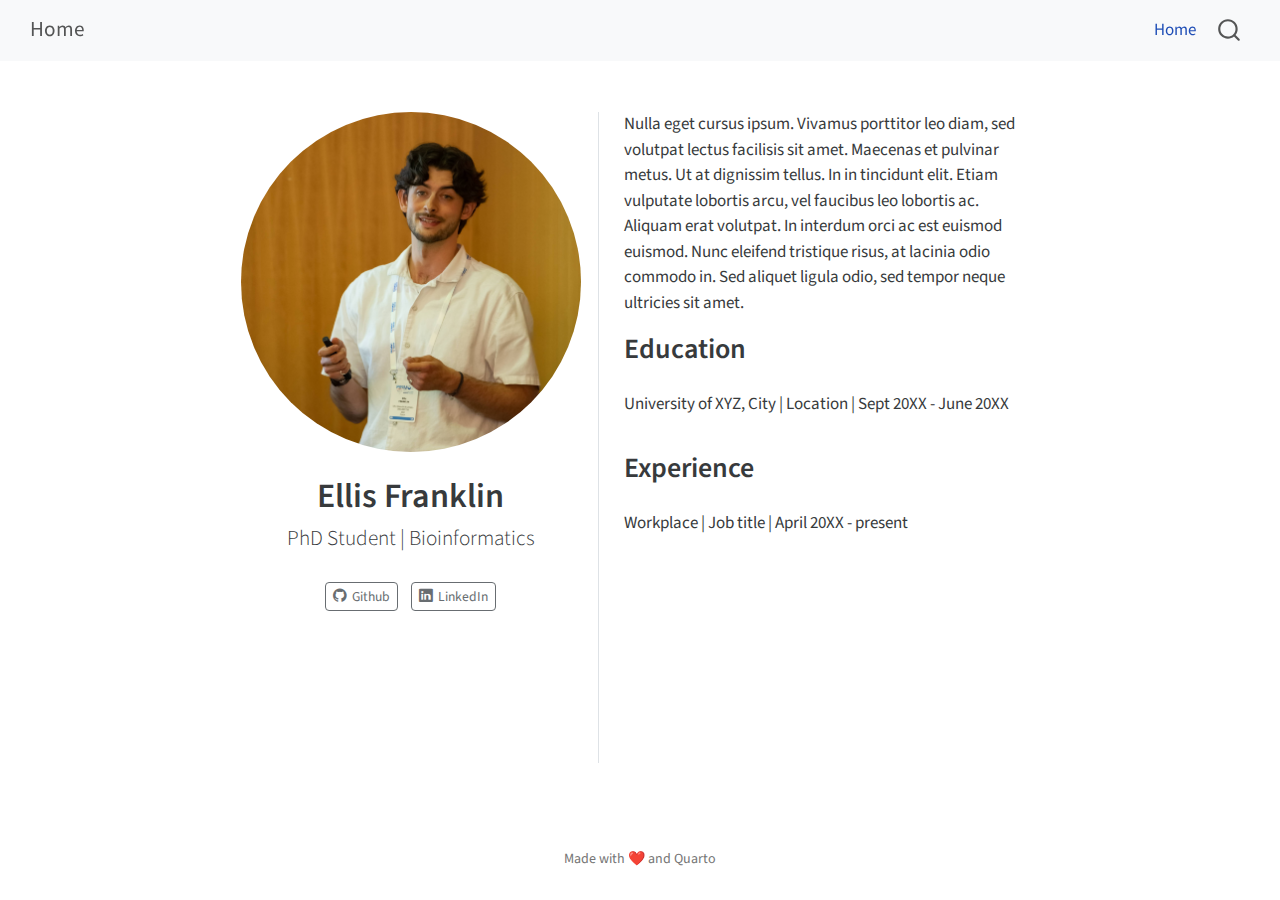
==== index.html @ 49a22b67 "Built site for gh-pages" ====
<!DOCTYPE html>
<html xmlns="http://www.w3.org/1999/xhtml" lang="en" xml:lang="en"><head>

<meta charset="utf-8">
<meta name="generator" content="quarto-1.5.55">

<meta name="viewport" content="width=device-width, initial-scale=1.0, user-scalable=yes">


<title>Ellis Franklin – Home</title>
<style>
code{white-space: pre-wrap;}
span.smallcaps{font-variant: small-caps;}
div.columns{display: flex; gap: min(4vw, 1.5em);}
div.column{flex: auto; overflow-x: auto;}
div.hanging-indent{margin-left: 1.5em; text-indent: -1.5em;}
ul.task-list{list-style: none;}
ul.task-list li input[type="checkbox"] {
  width: 0.8em;
  margin: 0 0.8em 0.2em -1em; /* quarto-specific, see https://github.com/quarto-dev/quarto-cli/issues/4556 */ 
  vertical-align: middle;
}
</style>


<script src="site_libs/quarto-nav/quarto-nav.js"></script>
<script src="site_libs/quarto-nav/headroom.min.js"></script>
<script src="site_libs/clipboard/clipboard.min.js"></script>
<script src="site_libs/quarto-search/autocomplete.umd.js"></script>
<script src="site_libs/quarto-search/fuse.min.js"></script>
<script src="site_libs/quarto-search/quarto-search.js"></script>
<meta name="quarto:offset" content="./">
<script src="site_libs/quarto-html/quarto.js"></script>
<script src="site_libs/quarto-html/popper.min.js"></script>
<script src="site_libs/quarto-html/tippy.umd.min.js"></script>
<link href="site_libs/quarto-html/tippy.css" rel="stylesheet">
<link href="site_libs/quarto-html/quarto-syntax-highlighting.css" rel="stylesheet" id="quarto-text-highlighting-styles">
<script src="site_libs/bootstrap/bootstrap.min.js"></script>
<link href="site_libs/bootstrap/bootstrap-icons.css" rel="stylesheet">
<link href="site_libs/bootstrap/bootstrap.min.css" rel="stylesheet" id="quarto-bootstrap" data-mode="light">
<script id="quarto-search-options" type="application/json">{
  "location": "navbar",
  "copy-button": false,
  "collapse-after": 3,
  "panel-placement": "end",
  "type": "overlay",
  "limit": 50,
  "keyboard-shortcut": [
    "f",
    "/",
    "s"
  ],
  "show-item-context": false,
  "language": {
    "search-no-results-text": "No results",
    "search-matching-documents-text": "matching documents",
    "search-copy-link-title": "Copy link to search",
    "search-hide-matches-text": "Hide additional matches",
    "search-more-match-text": "more match in this document",
    "search-more-matches-text": "more matches in this document",
    "search-clear-button-title": "Clear",
    "search-text-placeholder": "",
    "search-detached-cancel-button-title": "Cancel",
    "search-submit-button-title": "Submit",
    "search-label": "Search"
  }
}</script>


<meta property="og:title" content="Ellis Franklin – Home">
<meta property="og:description" content="PhD Student | Bioinformatics">
<meta property="og:image" content="profile-me.jpg">
<meta property="og:site_name" content="Home">
</head>

<body class="nav-fixed fullcontent">

<div id="quarto-search-results"></div>
  <header id="quarto-header" class="headroom fixed-top">
    <nav class="navbar navbar-expand-lg " data-bs-theme="dark">
      <div class="navbar-container container-fluid">
      <div class="navbar-brand-container mx-auto">
    <a class="navbar-brand" href="./index.html">
    <span class="navbar-title">Home</span>
    </a>
  </div>
            <div id="quarto-search" class="" title="Search"></div>
          <button class="navbar-toggler" type="button" data-bs-toggle="collapse" data-bs-target="#navbarCollapse" aria-controls="navbarCollapse" role="menu" aria-expanded="false" aria-label="Toggle navigation" onclick="if (window.quartoToggleHeadroom) { window.quartoToggleHeadroom(); }">
  <span class="navbar-toggler-icon"></span>
</button>
          <div class="collapse navbar-collapse" id="navbarCollapse">
            <ul class="navbar-nav navbar-nav-scroll ms-auto">
  <li class="nav-item">
    <a class="nav-link active" href="./index.html" aria-current="page"> 
<span class="menu-text">Home</span></a>
  </li>  
</ul>
          </div> <!-- /navcollapse -->
            <div class="quarto-navbar-tools">
</div>
      </div> <!-- /container-fluid -->
    </nav>
</header>
<!-- content -->
<div id="quarto-content" class="quarto-container page-columns page-rows-contents page-layout-article page-navbar">
<!-- sidebar -->
<!-- margin-sidebar -->
    
<!-- main -->
<div class="quarto-about-trestles">
  <div class="about-entity">
    <img src="profile-me.jpg" class="about-image
  round " style="height: 20em; width: 20em;">
<header id="title-block-header" class="quarto-title-block default">
<div class="quarto-title">
<h1 class="title">Ellis Franklin</h1>
<p class="subtitle lead">PhD Student | Bioinformatics</p>
</div>
<div class="quarto-title-meta">
  </div>
</header>
    <div class="about-links">
  <a href="https://github.com/ellfran-7" class="about-link" rel="" target="">
    <i class="bi bi-github"></i>
     <span class="about-link-text">Github</span>
  </a>
  <a href="https://www.linkedin.com/in/ellis-franklin-6188831ba/" class="about-link" rel="" target="">
    <i class="bi bi-linkedin"></i>
     <span class="about-link-text">LinkedIn</span>
  </a>
</div>
  </div>
  <div class="about-contents"><main class="content" id="quarto-document-content">
<p>Nulla eget cursus ipsum. Vivamus porttitor leo diam, sed volutpat lectus facilisis sit amet. Maecenas et pulvinar metus. Ut at dignissim tellus. In in tincidunt elit. Etiam vulputate lobortis arcu, vel faucibus leo lobortis ac. Aliquam erat volutpat. In interdum orci ac est euismod euismod. Nunc eleifend tristique risus, at lacinia odio commodo in. Sed aliquet ligula odio, sed tempor neque ultricies sit amet.</p>
<section id="education" class="level2">
<h2 data-anchor-id="education">Education</h2>
<p>University of XYZ, City | Location | Sept 20XX - June 20XX</p>
</section>
<section id="experience" class="level2">
<h2 data-anchor-id="experience">Experience</h2>
<p>Workplace | Job title | April 20XX - present</p>


</section>
</main></div>
</div>
 <!-- /main -->
<script id="quarto-html-after-body" type="application/javascript">
window.document.addEventListener("DOMContentLoaded", function (event) {
  const toggleBodyColorMode = (bsSheetEl) => {
    const mode = bsSheetEl.getAttribute("data-mode");
    const bodyEl = window.document.querySelector("body");
    if (mode === "dark") {
      bodyEl.classList.add("quarto-dark");
      bodyEl.classList.remove("quarto-light");
    } else {
      bodyEl.classList.add("quarto-light");
      bodyEl.classList.remove("quarto-dark");
    }
  }
  const toggleBodyColorPrimary = () => {
    const bsSheetEl = window.document.querySelector("link#quarto-bootstrap");
    if (bsSheetEl) {
      toggleBodyColorMode(bsSheetEl);
    }
  }
  toggleBodyColorPrimary();  
  const isCodeAnnotation = (el) => {
    for (const clz of el.classList) {
      if (clz.startsWith('code-annotation-')) {                     
        return true;
      }
    }
    return false;
  }
  const onCopySuccess = function(e) {
    // button target
    const button = e.trigger;
    // don't keep focus
    button.blur();
    // flash "checked"
    button.classList.add('code-copy-button-checked');
    var currentTitle = button.getAttribute("title");
    button.setAttribute("title", "Copied!");
    let tooltip;
    if (window.bootstrap) {
      button.setAttribute("data-bs-toggle", "tooltip");
      button.setAttribute("data-bs-placement", "left");
      button.setAttribute("data-bs-title", "Copied!");
      tooltip = new bootstrap.Tooltip(button, 
        { trigger: "manual", 
          customClass: "code-copy-button-tooltip",
          offset: [0, -8]});
      tooltip.show();    
    }
    setTimeout(function() {
      if (tooltip) {
        tooltip.hide();
        button.removeAttribute("data-bs-title");
        button.removeAttribute("data-bs-toggle");
        button.removeAttribute("data-bs-placement");
      }
      button.setAttribute("title", currentTitle);
      button.classList.remove('code-copy-button-checked');
    }, 1000);
    // clear code selection
    e.clearSelection();
  }
  const getTextToCopy = function(trigger) {
      const codeEl = trigger.previousElementSibling.cloneNode(true);
      for (const childEl of codeEl.children) {
        if (isCodeAnnotation(childEl)) {
          childEl.remove();
        }
      }
      return codeEl.innerText;
  }
  const clipboard = new window.ClipboardJS('.code-copy-button:not([data-in-quarto-modal])', {
    text: getTextToCopy
  });
  clipboard.on('success', onCopySuccess);
  if (window.document.getElementById('quarto-embedded-source-code-modal')) {
    // For code content inside modals, clipBoardJS needs to be initialized with a container option
    // TODO: Check when it could be a function (https://github.com/zenorocha/clipboard.js/issues/860)
    const clipboardModal = new window.ClipboardJS('.code-copy-button[data-in-quarto-modal]', {
      text: getTextToCopy,
      container: window.document.getElementById('quarto-embedded-source-code-modal')
    });
    clipboardModal.on('success', onCopySuccess);
  }
    var localhostRegex = new RegExp(/^(?:http|https):\/\/localhost\:?[0-9]*\//);
    var mailtoRegex = new RegExp(/^mailto:/);
      var filterRegex = new RegExp('/' + window.location.host + '/');
    var isInternal = (href) => {
        return filterRegex.test(href) || localhostRegex.test(href) || mailtoRegex.test(href);
    }
    // Inspect non-navigation links and adorn them if external
 	var links = window.document.querySelectorAll('a[href]:not(.nav-link):not(.navbar-brand):not(.toc-action):not(.sidebar-link):not(.sidebar-item-toggle):not(.pagination-link):not(.no-external):not([aria-hidden]):not(.dropdown-item):not(.quarto-navigation-tool):not(.about-link)');
    for (var i=0; i<links.length; i++) {
      const link = links[i];
      if (!isInternal(link.href)) {
        // undo the damage that might have been done by quarto-nav.js in the case of
        // links that we want to consider external
        if (link.dataset.originalHref !== undefined) {
          link.href = link.dataset.originalHref;
        }
      }
    }
  function tippyHover(el, contentFn, onTriggerFn, onUntriggerFn) {
    const config = {
      allowHTML: true,
      maxWidth: 500,
      delay: 100,
      arrow: false,
      appendTo: function(el) {
          return el.parentElement;
      },
      interactive: true,
      interactiveBorder: 10,
      theme: 'quarto',
      placement: 'bottom-start',
    };
    if (contentFn) {
      config.content = contentFn;
    }
    if (onTriggerFn) {
      config.onTrigger = onTriggerFn;
    }
    if (onUntriggerFn) {
      config.onUntrigger = onUntriggerFn;
    }
    window.tippy(el, config); 
  }
  const noterefs = window.document.querySelectorAll('a[role="doc-noteref"]');
  for (var i=0; i<noterefs.length; i++) {
    const ref = noterefs[i];
    tippyHover(ref, function() {
      // use id or data attribute instead here
      let href = ref.getAttribute('data-footnote-href') || ref.getAttribute('href');
      try { href = new URL(href).hash; } catch {}
      const id = href.replace(/^#\/?/, "");
      const note = window.document.getElementById(id);
      if (note) {
        return note.innerHTML;
      } else {
        return "";
      }
    });
  }
  const xrefs = window.document.querySelectorAll('a.quarto-xref');
  const processXRef = (id, note) => {
    // Strip column container classes
    const stripColumnClz = (el) => {
      el.classList.remove("page-full", "page-columns");
      if (el.children) {
        for (const child of el.children) {
          stripColumnClz(child);
        }
      }
    }
    stripColumnClz(note)
    if (id === null || id.startsWith('sec-')) {
      // Special case sections, only their first couple elements
      const container = document.createElement("div");
      if (note.children && note.children.length > 2) {
        container.appendChild(note.children[0].cloneNode(true));
        for (let i = 1; i < note.children.length; i++) {
          const child = note.children[i];
          if (child.tagName === "P" && child.innerText === "") {
            continue;
          } else {
            container.appendChild(child.cloneNode(true));
            break;
          }
        }
        if (window.Quarto?.typesetMath) {
          window.Quarto.typesetMath(container);
        }
        return container.innerHTML
      } else {
        if (window.Quarto?.typesetMath) {
          window.Quarto.typesetMath(note);
        }
        return note.innerHTML;
      }
    } else {
      // Remove any anchor links if they are present
      const anchorLink = note.querySelector('a.anchorjs-link');
      if (anchorLink) {
        anchorLink.remove();
      }
      if (window.Quarto?.typesetMath) {
        window.Quarto.typesetMath(note);
      }
      // TODO in 1.5, we should make sure this works without a callout special case
      if (note.classList.contains("callout")) {
        return note.outerHTML;
      } else {
        return note.innerHTML;
      }
    }
  }
  for (var i=0; i<xrefs.length; i++) {
    const xref = xrefs[i];
    tippyHover(xref, undefined, function(instance) {
      instance.disable();
      let url = xref.getAttribute('href');
      let hash = undefined; 
      if (url.startsWith('#')) {
        hash = url;
      } else {
        try { hash = new URL(url).hash; } catch {}
      }
      if (hash) {
        const id = hash.replace(/^#\/?/, "");
        const note = window.document.getElementById(id);
        if (note !== null) {
          try {
            const html = processXRef(id, note.cloneNode(true));
            instance.setContent(html);
          } finally {
            instance.enable();
            instance.show();
          }
        } else {
          // See if we can fetch this
          fetch(url.split('#')[0])
          .then(res => res.text())
          .then(html => {
            const parser = new DOMParser();
            const htmlDoc = parser.parseFromString(html, "text/html");
            const note = htmlDoc.getElementById(id);
            if (note !== null) {
              const html = processXRef(id, note);
              instance.setContent(html);
            } 
          }).finally(() => {
            instance.enable();
            instance.show();
          });
        }
      } else {
        // See if we can fetch a full url (with no hash to target)
        // This is a special case and we should probably do some content thinning / targeting
        fetch(url)
        .then(res => res.text())
        .then(html => {
          const parser = new DOMParser();
          const htmlDoc = parser.parseFromString(html, "text/html");
          const note = htmlDoc.querySelector('main.content');
          if (note !== null) {
            // This should only happen for chapter cross references
            // (since there is no id in the URL)
            // remove the first header
            if (note.children.length > 0 && note.children[0].tagName === "HEADER") {
              note.children[0].remove();
            }
            const html = processXRef(null, note);
            instance.setContent(html);
          } 
        }).finally(() => {
          instance.enable();
          instance.show();
        });
      }
    }, function(instance) {
    });
  }
      let selectedAnnoteEl;
      const selectorForAnnotation = ( cell, annotation) => {
        let cellAttr = 'data-code-cell="' + cell + '"';
        let lineAttr = 'data-code-annotation="' +  annotation + '"';
        const selector = 'span[' + cellAttr + '][' + lineAttr + ']';
        return selector;
      }
      const selectCodeLines = (annoteEl) => {
        const doc = window.document;
        const targetCell = annoteEl.getAttribute("data-target-cell");
        const targetAnnotation = annoteEl.getAttribute("data-target-annotation");
        const annoteSpan = window.document.querySelector(selectorForAnnotation(targetCell, targetAnnotation));
        const lines = annoteSpan.getAttribute("data-code-lines").split(",");
        const lineIds = lines.map((line) => {
          return targetCell + "-" + line;
        })
        let top = null;
        let height = null;
        let parent = null;
        if (lineIds.length > 0) {
            //compute the position of the single el (top and bottom and make a div)
            const el = window.document.getElementById(lineIds[0]);
            top = el.offsetTop;
            height = el.offsetHeight;
            parent = el.parentElement.parentElement;
          if (lineIds.length > 1) {
            const lastEl = window.document.getElementById(lineIds[lineIds.length - 1]);
            const bottom = lastEl.offsetTop + lastEl.offsetHeight;
            height = bottom - top;
          }
          if (top !== null && height !== null && parent !== null) {
            // cook up a div (if necessary) and position it 
            let div = window.document.getElementById("code-annotation-line-highlight");
            if (div === null) {
              div = window.document.createElement("div");
              div.setAttribute("id", "code-annotation-line-highlight");
              div.style.position = 'absolute';
              parent.appendChild(div);
            }
            div.style.top = top - 2 + "px";
            div.style.height = height + 4 + "px";
            div.style.left = 0;
            let gutterDiv = window.document.getElementById("code-annotation-line-highlight-gutter");
            if (gutterDiv === null) {
              gutterDiv = window.document.createElement("div");
              gutterDiv.setAttribute("id", "code-annotation-line-highlight-gutter");
              gutterDiv.style.position = 'absolute';
              const codeCell = window.document.getElementById(targetCell);
              const gutter = codeCell.querySelector('.code-annotation-gutter');
              gutter.appendChild(gutterDiv);
            }
            gutterDiv.style.top = top - 2 + "px";
            gutterDiv.style.height = height + 4 + "px";
          }
          selectedAnnoteEl = annoteEl;
        }
      };
      const unselectCodeLines = () => {
        const elementsIds = ["code-annotation-line-highlight", "code-annotation-line-highlight-gutter"];
        elementsIds.forEach((elId) => {
          const div = window.document.getElementById(elId);
          if (div) {
            div.remove();
          }
        });
        selectedAnnoteEl = undefined;
      };
        // Handle positioning of the toggle
    window.addEventListener(
      "resize",
      throttle(() => {
        elRect = undefined;
        if (selectedAnnoteEl) {
          selectCodeLines(selectedAnnoteEl);
        }
      }, 10)
    );
    function throttle(fn, ms) {
    let throttle = false;
    let timer;
      return (...args) => {
        if(!throttle) { // first call gets through
            fn.apply(this, args);
            throttle = true;
        } else { // all the others get throttled
            if(timer) clearTimeout(timer); // cancel #2
            timer = setTimeout(() => {
              fn.apply(this, args);
              timer = throttle = false;
            }, ms);
        }
      };
    }
      // Attach click handler to the DT
      const annoteDls = window.document.querySelectorAll('dt[data-target-cell]');
      for (const annoteDlNode of annoteDls) {
        annoteDlNode.addEventListener('click', (event) => {
          const clickedEl = event.target;
          if (clickedEl !== selectedAnnoteEl) {
            unselectCodeLines();
            const activeEl = window.document.querySelector('dt[data-target-cell].code-annotation-active');
            if (activeEl) {
              activeEl.classList.remove('code-annotation-active');
            }
            selectCodeLines(clickedEl);
            clickedEl.classList.add('code-annotation-active');
          } else {
            // Unselect the line
            unselectCodeLines();
            clickedEl.classList.remove('code-annotation-active');
          }
        });
      }
  const findCites = (el) => {
    const parentEl = el.parentElement;
    if (parentEl) {
      const cites = parentEl.dataset.cites;
      if (cites) {
        return {
          el,
          cites: cites.split(' ')
        };
      } else {
        return findCites(el.parentElement)
      }
    } else {
      return undefined;
    }
  };
  var bibliorefs = window.document.querySelectorAll('a[role="doc-biblioref"]');
  for (var i=0; i<bibliorefs.length; i++) {
    const ref = bibliorefs[i];
    const citeInfo = findCites(ref);
    if (citeInfo) {
      tippyHover(citeInfo.el, function() {
        var popup = window.document.createElement('div');
        citeInfo.cites.forEach(function(cite) {
          var citeDiv = window.document.createElement('div');
          citeDiv.classList.add('hanging-indent');
          citeDiv.classList.add('csl-entry');
          var biblioDiv = window.document.getElementById('ref-' + cite);
          if (biblioDiv) {
            citeDiv.innerHTML = biblioDiv.innerHTML;
          }
          popup.appendChild(citeDiv);
        });
        return popup.innerHTML;
      });
    }
  }
});
</script>
</div> <!-- /content -->
<footer class="footer">
  <div class="nav-footer">
    <div class="nav-footer-left">
      &nbsp;
    </div>   
    <div class="nav-footer-center">
<p>Made with ❤️ and Quarto</p>
</div>
    <div class="nav-footer-right">
      &nbsp;
    </div>
  </div>
</footer>




</body></html>
---- site_libs/quarto-html/tippy.css ----
.tippy-box[data-animation=fade][data-state=hidden]{opacity:0}[data-tippy-root]{max-width:calc(100vw - 10px)}.tippy-box{position:relative;background-color:#333;color:#fff;border-radius:4px;font-size:14px;line-height:1.4;white-space:normal;outline:0;transition-property:transform,visibility,opacity}.tippy-box[data-placement^=top]>.tippy-arrow{bottom:0}.tippy-box[data-placement^=top]>.tippy-arrow:before{bottom:-7px;left:0;border-width:8px 8px 0;border-top-color:initial;transform-origin:center top}.tippy-box[data-placement^=bottom]>.tippy-arrow{top:0}.tippy-box[data-placement^=bottom]>.tippy-arrow:before{top:-7px;left:0;border-width:0 8px 8px;border-bottom-color:initial;transform-origin:center bottom}.tippy-box[data-placement^=left]>.tippy-arrow{right:0}.tippy-box[data-placement^=left]>.tippy-arrow:before{border-width:8px 0 8px 8px;border-left-color:initial;right:-7px;transform-origin:center left}.tippy-box[data-placement^=right]>.tippy-arrow{left:0}.tippy-box[data-placement^=right]>.tippy-arrow:before{left:-7px;border-width:8px 8px 8px 0;border-right-color:initial;transform-origin:center right}.tippy-box[data-inertia][data-state=visible]{transition-timing-function:cubic-bezier(.54,1.5,.38,1.11)}.tippy-arrow{width:16px;height:16px;color:#333}.tippy-arrow:before{content:"";position:absolute;border-color:transparent;border-style:solid}.tippy-content{position:relative;padding:5px 9px;z-index:1}
---- site_libs/quarto-html/quarto-syntax-highlighting.css ----
/* quarto syntax highlight colors */
:root {
  --quarto-hl-ot-color: #003B4F;
  --quarto-hl-at-color: #657422;
  --quarto-hl-ss-color: #20794D;
  --quarto-hl-an-color: #5E5E5E;
  --quarto-hl-fu-color: #4758AB;
  --quarto-hl-st-color: #20794D;
  --quarto-hl-cf-color: #003B4F;
  --quarto-hl-op-color: #5E5E5E;
  --quarto-hl-er-color: #AD0000;
  --quarto-hl-bn-color: #AD0000;
  --quarto-hl-al-color: #AD0000;
  --quarto-hl-va-color: #111111;
  --quarto-hl-bu-color: inherit;
  --quarto-hl-ex-color: inherit;
  --quarto-hl-pp-color: #AD0000;
  --quarto-hl-in-color: #5E5E5E;
  --quarto-hl-vs-color: #20794D;
  --quarto-hl-wa-color: #5E5E5E;
  --quarto-hl-do-color: #5E5E5E;
  --quarto-hl-im-color: #00769E;
  --quarto-hl-ch-color: #20794D;
  --quarto-hl-dt-color: #AD0000;
  --quarto-hl-fl-color: #AD0000;
  --quarto-hl-co-color: #5E5E5E;
  --quarto-hl-cv-color: #5E5E5E;
  --quarto-hl-cn-color: #8f5902;
  --quarto-hl-sc-color: #5E5E5E;
  --quarto-hl-dv-color: #AD0000;
  --quarto-hl-kw-color: #003B4F;
}

/* other quarto variables */
:root {
  --quarto-font-monospace: SFMono-Regular, Menlo, Monaco, Consolas, "Liberation Mono", "Courier New", monospace;
}

pre > code.sourceCode > span {
  color: #003B4F;
}

code span {
  color: #003B4F;
}

code.sourceCode > span {
  color: #003B4F;
}

div.sourceCode,
div.sourceCode pre.sourceCode {
  color: #003B4F;
}

code span.ot {
  color: #003B4F;
  font-style: inherit;
}

code span.at {
  color: #657422;
  font-style: inherit;
}

code span.ss {
  color: #20794D;
  font-style: inherit;
}

code span.an {
  color: #5E5E5E;
  font-style: inherit;
}

code span.fu {
  color: #4758AB;
  font-style: inherit;
}

code span.st {
  color: #20794D;
  font-style: inherit;
}

code span.cf {
  color: #003B4F;
  font-weight: bold;
  font-style: inherit;
}

code span.op {
  color: #5E5E5E;
  font-style: inherit;
}

code span.er {
  color: #AD0000;
  font-style: inherit;
}

code span.bn {
  color: #AD0000;
  font-style: inherit;
}

code span.al {
  color: #AD0000;
  font-style: inherit;
}

code span.va {
  color: #111111;
  font-style: inherit;
}

code span.bu {
  font-style: inherit;
}

code span.ex {
  font-style: inherit;
}

code span.pp {
  color: #AD0000;
  font-style: inherit;
}

code span.in {
  color: #5E5E5E;
  font-style: inherit;
}

code span.vs {
  color: #20794D;
  font-style: inherit;
}

code span.wa {
  color: #5E5E5E;
  font-style: italic;
}

code span.do {
  color: #5E5E5E;
  font-style: italic;
}

code span.im {
  color: #00769E;
  font-style: inherit;
}

code span.ch {
  color: #20794D;
  font-style: inherit;
}

code span.dt {
  color: #AD0000;
  font-style: inherit;
}

code span.fl {
  color: #AD0000;
  font-style: inherit;
}

code span.co {
  color: #5E5E5E;
  font-style: inherit;
}

code span.cv {
  color: #5E5E5E;
  font-style: italic;
}

code span.cn {
  color: #8f5902;
  font-style: inherit;
}

code span.sc {
  color: #5E5E5E;
  font-style: inherit;
}

code span.dv {
  color: #AD0000;
  font-style: inherit;
}

code span.kw {
  color: #003B4F;
  font-weight: bold;
  font-style: inherit;
}

.prevent-inlining {
  content: "</";
}

/*# sourceMappingURL=debc5d5d77c3f9108843748ff7464032.css.map */
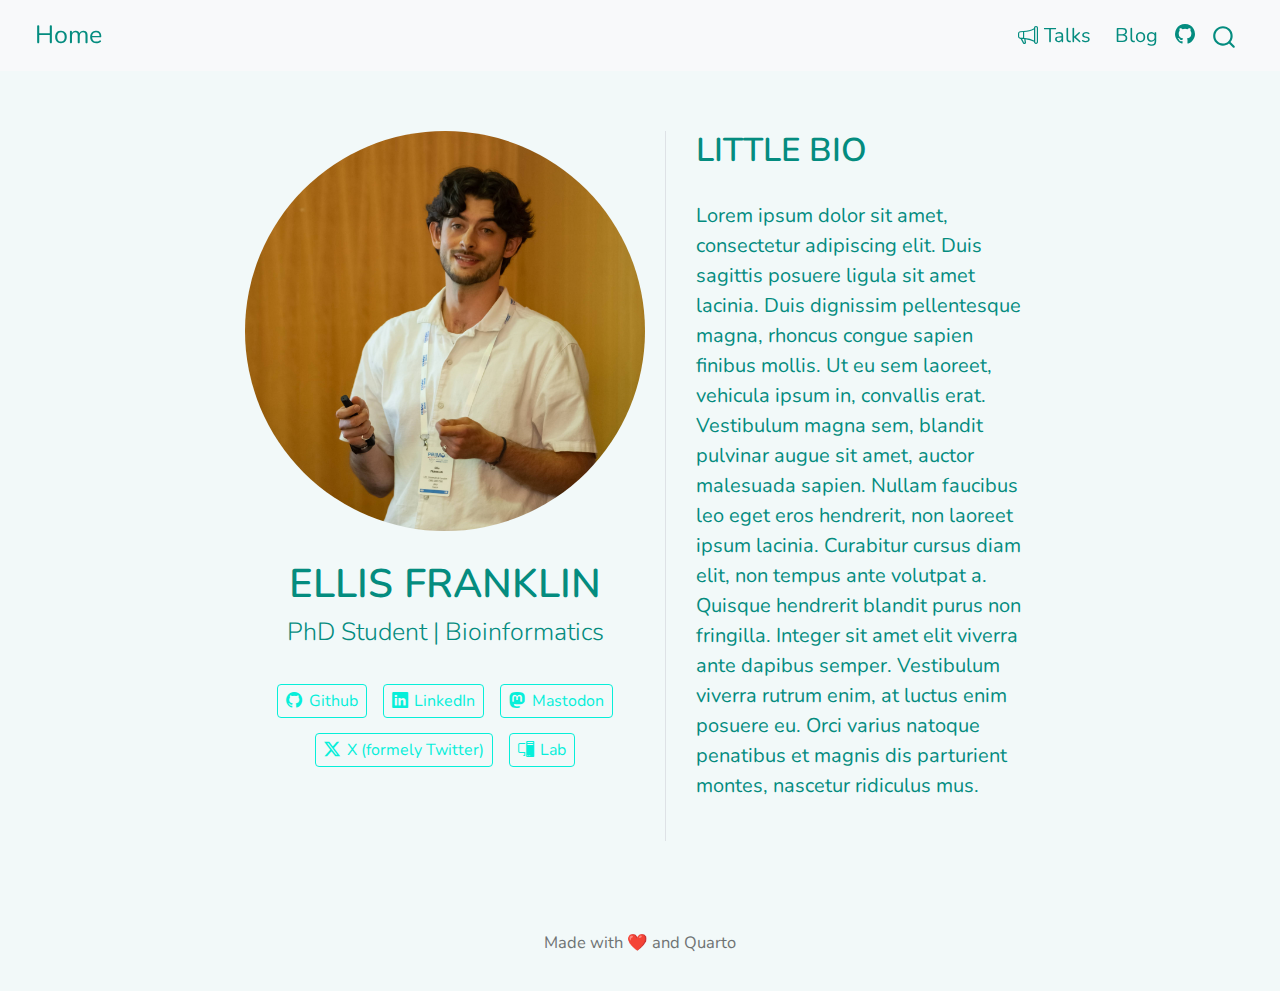
==== commit d5ce2570: "Built site for gh-pages" ====
--- a/index.html
+++ b/index.html
@@ -69,7 +69,7 @@
 
 <meta property="og:title" content="Ellis Franklin – Home">
 <meta property="og:description" content="PhD Student | Bioinformatics">
-<meta property="og:image" content="profile-me.jpg">
+<meta property="og:image" content="https://ellfran-7.github.io/ellis_website/profile-me.jpg">
 <meta property="og:site_name" content="Home">
 </head>
 
@@ -91,12 +91,18 @@
           <div class="collapse navbar-collapse" id="navbarCollapse">
             <ul class="navbar-nav navbar-nav-scroll ms-auto">
   <li class="nav-item">
-    <a class="nav-link active" href="./index.html" aria-current="page"> 
-<span class="menu-text">Home</span></a>
+    <a class="nav-link" href="./talks.html"> <i class="bi bi-megaphone" role="img">
+</i> 
+<span class="menu-text">Talks</span></a>
+  </li>  
+  <li class="nav-item">
+    <a class="nav-link" href="./blog/index.html"> 
+<span class="menu-text">Blog</span></a>
   </li>  
 </ul>
           </div> <!-- /navcollapse -->
             <div class="quarto-navbar-tools">
+    <a href="https://github.com/ellfran-7" title="" class="quarto-navigation-tool px-1" aria-label=""><i class="bi bi-github"></i></a>
 </div>
       </div> <!-- /container-fluid -->
     </nav>
@@ -128,17 +134,24 @@
     <i class="bi bi-linkedin"></i>
      <span class="about-link-text">LinkedIn</span>
   </a>
+  <a href="https://mastodon.social/@elfrank" class="about-link" rel="" target="">
+    <i class="bi bi-mastodon"></i>
+     <span class="about-link-text">Mastodon</span>
+  </a>
+  <a href="https://x.com/elffran7" class="about-link" rel="" target="">
+    <i class="bi bi-twitter-x"></i>
+     <span class="about-link-text">X (formely Twitter)</span>
+  </a>
+  <a href="https://liec.univ-lorraine.fr/presentation/membres/franklin-ellis" class="about-link" rel="" target="">
+    <i class="bi bi-pc-display"></i>
+     <span class="about-link-text">Lab</span>
+  </a>
 </div>
   </div>
   <div class="about-contents"><main class="content" id="quarto-document-content">
-<p>Nulla eget cursus ipsum. Vivamus porttitor leo diam, sed volutpat lectus facilisis sit amet. Maecenas et pulvinar metus. Ut at dignissim tellus. In in tincidunt elit. Etiam vulputate lobortis arcu, vel faucibus leo lobortis ac. Aliquam erat volutpat. In interdum orci ac est euismod euismod. Nunc eleifend tristique risus, at lacinia odio commodo in. Sed aliquet ligula odio, sed tempor neque ultricies sit amet.</p>
-<section id="education" class="level2">
-<h2 data-anchor-id="education">Education</h2>
-<p>University of XYZ, City | Location | Sept 20XX - June 20XX</p>
-</section>
-<section id="experience" class="level2">
-<h2 data-anchor-id="experience">Experience</h2>
-<p>Workplace | Job title | April 20XX - present</p>
+<section id="little-bio" class="level2">
+<h2 data-anchor-id="little-bio">Little bio</h2>
+<p>Lorem ipsum dolor sit amet, consectetur adipiscing elit. Duis sagittis posuere ligula sit amet lacinia. Duis dignissim pellentesque magna, rhoncus congue sapien finibus mollis. Ut eu sem laoreet, vehicula ipsum in, convallis erat. Vestibulum magna sem, blandit pulvinar augue sit amet, auctor malesuada sapien. Nullam faucibus leo eget eros hendrerit, non laoreet ipsum lacinia. Curabitur cursus diam elit, non tempus ante volutpat a. Quisque hendrerit blandit purus non fringilla. Integer sit amet elit viverra ante dapibus semper. Vestibulum viverra rutrum enim, at luctus enim posuere eu. Orci varius natoque penatibus et magnis dis parturient montes, nascetur ridiculus mus.</p>
 
 
 </section>
@@ -230,7 +243,7 @@
   }
     var localhostRegex = new RegExp(/^(?:http|https):\/\/localhost\:?[0-9]*\//);
     var mailtoRegex = new RegExp(/^mailto:/);
-      var filterRegex = new RegExp('/' + window.location.host + '/');
+      var filterRegex = new RegExp("https:\/\/ellfran-7\.github\.io\/ellis_website\/");
     var isInternal = (href) => {
         return filterRegex.test(href) || localhostRegex.test(href) || mailtoRegex.test(href);
     }
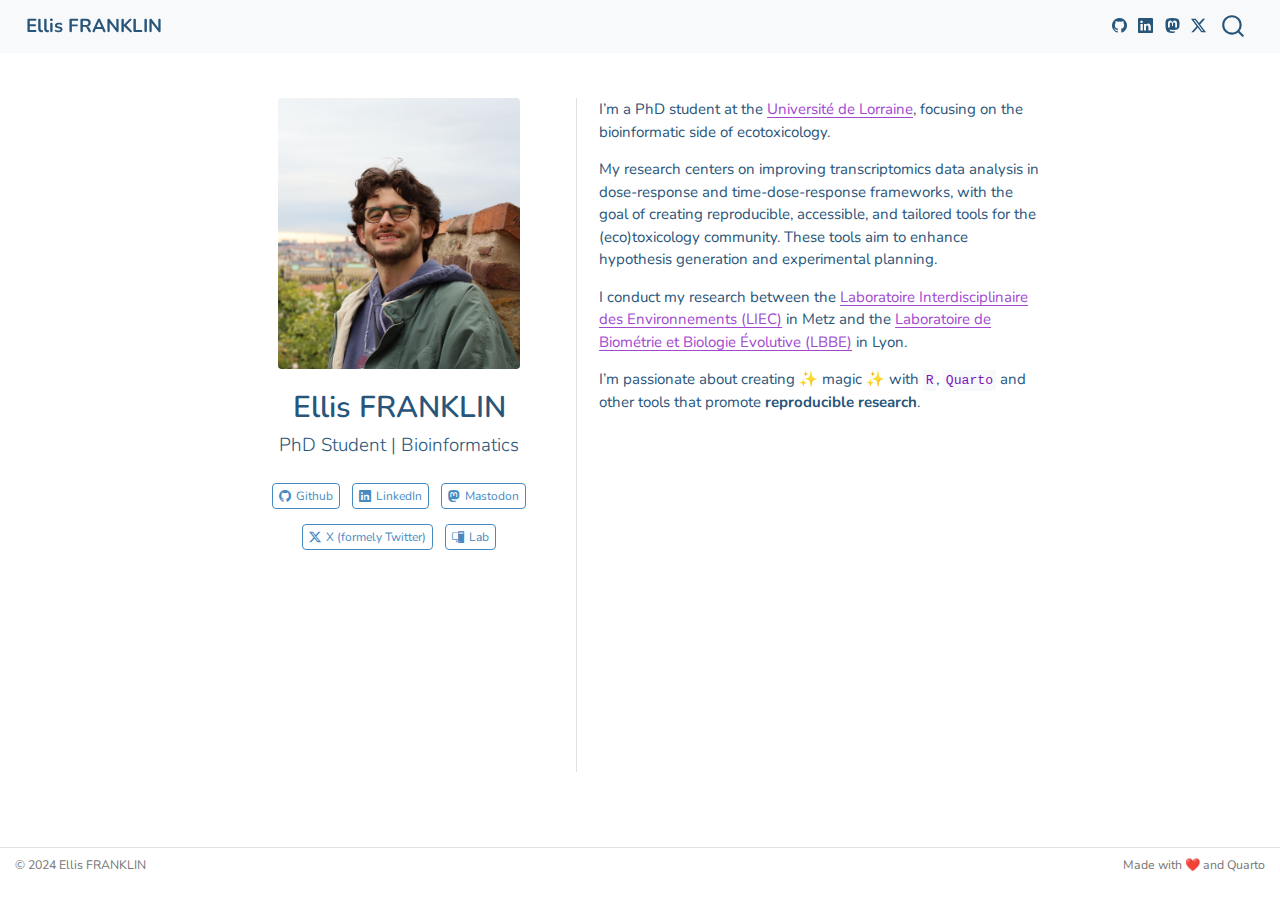
==== commit 11a96843: "Built site for gh-pages" ====
--- a/index.html
+++ b/index.html
@@ -7,7 +7,7 @@
 <meta name="viewport" content="width=device-width, initial-scale=1.0, user-scalable=yes">
 
 
-<title>Ellis Franklin – Home</title>
+<title>Ellis FRANKLIN – Home</title>
 <style>
 code{white-space: pre-wrap;}
 span.smallcaps{font-variant: small-caps;}
@@ -65,11 +65,12 @@
     "search-label": "Search"
   }
 }</script>
-
-
-<meta property="og:title" content="Ellis Franklin – Home">
+<style>html{ scroll-behavior: smooth; }</style>
+
+
+<meta property="og:title" content="Ellis FRANKLIN – Home">
 <meta property="og:description" content="PhD Student | Bioinformatics">
-<meta property="og:image" content="https://ellfran-7.github.io/ellis_website/profile-me.jpg">
+<meta property="og:image" content="https://ellisfranklin.com/profile-me.jpg">
 <meta property="og:site_name" content="Home">
 </head>
 
@@ -81,29 +82,16 @@
       <div class="navbar-container container-fluid">
       <div class="navbar-brand-container mx-auto">
     <a class="navbar-brand" href="./index.html">
-    <span class="navbar-title">Home</span>
+    <span class="navbar-title">Ellis FRANKLIN</span>
     </a>
   </div>
-            <div id="quarto-search" class="" title="Search"></div>
-          <button class="navbar-toggler" type="button" data-bs-toggle="collapse" data-bs-target="#navbarCollapse" aria-controls="navbarCollapse" role="menu" aria-expanded="false" aria-label="Toggle navigation" onclick="if (window.quartoToggleHeadroom) { window.quartoToggleHeadroom(); }">
-  <span class="navbar-toggler-icon"></span>
-</button>
-          <div class="collapse navbar-collapse" id="navbarCollapse">
-            <ul class="navbar-nav navbar-nav-scroll ms-auto">
-  <li class="nav-item">
-    <a class="nav-link" href="./talks.html"> <i class="bi bi-megaphone" role="img">
-</i> 
-<span class="menu-text">Talks</span></a>
-  </li>  
-  <li class="nav-item">
-    <a class="nav-link" href="./blog/index.html"> 
-<span class="menu-text">Blog</span></a>
-  </li>  
-</ul>
-          </div> <!-- /navcollapse -->
-            <div class="quarto-navbar-tools">
-    <a href="https://github.com/ellfran-7" title="" class="quarto-navigation-tool px-1" aria-label=""><i class="bi bi-github"></i></a>
+        <div class="quarto-navbar-tools tools-wide tools-end">
+    <a href="https://github.com/ellfran-7" title="" class="quarto-navigation-tool px-1" aria-label="GitHub"><i class="bi bi-github"></i></a>
+    <a href="https://www.linkedin.com/in/ellis-franklin-6188831ba/" title="" class="quarto-navigation-tool px-1" aria-label="LinkedIn"><i class="bi bi-linkedin"></i></a>
+    <a href="https://mastodon.social/@elfrank" title="" class="quarto-navigation-tool px-1" aria-label="Mastodon"><i class="bi bi-mastodon"></i></a>
+    <a href="https://x.com/elffran7" title="" class="quarto-navigation-tool px-1" aria-label="X"><i class="bi bi-twitter-x"></i></a>
 </div>
+          <div id="quarto-search" class="" title="Search"></div>
       </div> <!-- /container-fluid -->
     </nav>
 </header>
@@ -116,10 +104,10 @@
 <div class="quarto-about-trestles">
   <div class="about-entity">
     <img src="profile-me.jpg" class="about-image
-  round " style="height: 20em; width: 20em;">
+  rounded " style="width: 75%;">
 <header id="title-block-header" class="quarto-title-block default">
 <div class="quarto-title">
-<h1 class="title">Ellis Franklin</h1>
+<h1 class="title">Ellis FRANKLIN</h1>
 <p class="subtitle lead">PhD Student | Bioinformatics</p>
 </div>
 <div class="quarto-title-meta">
@@ -149,12 +137,12 @@
 </div>
   </div>
   <div class="about-contents"><main class="content" id="quarto-document-content">
-<section id="little-bio" class="level2">
-<h2 data-anchor-id="little-bio">Little bio</h2>
-<p>Lorem ipsum dolor sit amet, consectetur adipiscing elit. Duis sagittis posuere ligula sit amet lacinia. Duis dignissim pellentesque magna, rhoncus congue sapien finibus mollis. Ut eu sem laoreet, vehicula ipsum in, convallis erat. Vestibulum magna sem, blandit pulvinar augue sit amet, auctor malesuada sapien. Nullam faucibus leo eget eros hendrerit, non laoreet ipsum lacinia. Curabitur cursus diam elit, non tempus ante volutpat a. Quisque hendrerit blandit purus non fringilla. Integer sit amet elit viverra ante dapibus semper. Vestibulum viverra rutrum enim, at luctus enim posuere eu. Orci varius natoque penatibus et magnis dis parturient montes, nascetur ridiculus mus.</p>
-
-
-</section>
+<p>I’m a PhD student at the <a href="https://www.univ-lorraine.fr/">Université de Lorraine</a>, focusing on the bioinformatic side of ecotoxicology.</p>
+<p>My research centers on improving transcriptomics data analysis in dose-response and time-dose-response frameworks, with the goal of creating reproducible, accessible, and tailored tools for the (eco)toxicology community. These tools aim to enhance hypothesis generation and experimental planning.</p>
+<p>I conduct my research between the <a href="https://liec.univ-lorraine.fr/">Laboratoire Interdisciplinaire des Environnements (LIEC)</a> in Metz and the <a href="https://lbbe-web.univ-lyon1.fr/fr">Laboratoire de Biométrie et Biologie Évolutive (LBBE)</a> in Lyon.</p>
+<p>I’m passionate about creating ✨ magic ✨ with <code>R</code>, <code>Quarto</code> and other tools that promote <strong>reproducible research</strong>.</p>
+
+
 </main></div>
 </div>
  <!-- /main -->
@@ -243,7 +231,7 @@
   }
     var localhostRegex = new RegExp(/^(?:http|https):\/\/localhost\:?[0-9]*\//);
     var mailtoRegex = new RegExp(/^mailto:/);
-      var filterRegex = new RegExp("https:\/\/ellfran-7\.github\.io\/ellis_website\/");
+      var filterRegex = new RegExp("https:\/\/ellisfranklin\.com");
     var isInternal = (href) => {
         return filterRegex.test(href) || localhostRegex.test(href) || mailtoRegex.test(href);
     }
@@ -257,6 +245,11 @@
         if (link.dataset.originalHref !== undefined) {
           link.href = link.dataset.originalHref;
         }
+          // target, if specified
+          link.setAttribute("target", "_blank");
+          if (link.getAttribute("rel") === null) {
+            link.setAttribute("rel", "noopener");
+          }
       }
     }
   function tippyHover(el, contentFn, onTriggerFn, onUntriggerFn) {
@@ -575,18 +568,19 @@
 <footer class="footer">
   <div class="nav-footer">
     <div class="nav-footer-left">
+<p>© 2024 Ellis FRANKLIN</p>
+</div>   
+    <div class="nav-footer-center">
       &nbsp;
-    </div>   
-    <div class="nav-footer-center">
+    </div>
+    <div class="nav-footer-right">
 <p>Made with ❤️ and Quarto</p>
 </div>
-    <div class="nav-footer-right">
-      &nbsp;
-    </div>
   </div>
 </footer>
 
 
 
 
+<script src="site_libs/quarto-html/zenscroll-min.js"></script>
 </body></html>--- a/site_libs/quarto-html/quarto-syntax-highlighting.css
+++ b/site_libs/quarto-html/quarto-syntax-highlighting.css
@@ -1,34 +1,34 @@
 /* quarto syntax highlight colors */
 :root {
-  --quarto-hl-ot-color: #003B4F;
-  --quarto-hl-at-color: #657422;
-  --quarto-hl-ss-color: #20794D;
-  --quarto-hl-an-color: #5E5E5E;
-  --quarto-hl-fu-color: #4758AB;
-  --quarto-hl-st-color: #20794D;
-  --quarto-hl-cf-color: #003B4F;
-  --quarto-hl-op-color: #5E5E5E;
-  --quarto-hl-er-color: #AD0000;
-  --quarto-hl-bn-color: #AD0000;
-  --quarto-hl-al-color: #AD0000;
-  --quarto-hl-va-color: #111111;
-  --quarto-hl-bu-color: inherit;
+  --quarto-hl-al-color: #ff0000;
+  --quarto-hl-an-color: #60a0b0;
+  --quarto-hl-at-color: #7d9029;
+  --quarto-hl-bn-color: #40a070;
+  --quarto-hl-bu-color: #008000;
+  --quarto-hl-ch-color: #4070a0;
+  --quarto-hl-co-color: #60a0b0;
+  --quarto-hl-cv-color: #60a0b0;
+  --quarto-hl-cn-color: #880000;
+  --quarto-hl-cf-color: #007020;
+  --quarto-hl-dt-color: #902000;
+  --quarto-hl-dv-color: #40a070;
+  --quarto-hl-do-color: #ba2121;
+  --quarto-hl-er-color: #ff0000;
   --quarto-hl-ex-color: inherit;
-  --quarto-hl-pp-color: #AD0000;
-  --quarto-hl-in-color: #5E5E5E;
-  --quarto-hl-vs-color: #20794D;
-  --quarto-hl-wa-color: #5E5E5E;
-  --quarto-hl-do-color: #5E5E5E;
-  --quarto-hl-im-color: #00769E;
-  --quarto-hl-ch-color: #20794D;
-  --quarto-hl-dt-color: #AD0000;
-  --quarto-hl-fl-color: #AD0000;
-  --quarto-hl-co-color: #5E5E5E;
-  --quarto-hl-cv-color: #5E5E5E;
-  --quarto-hl-cn-color: #8f5902;
-  --quarto-hl-sc-color: #5E5E5E;
-  --quarto-hl-dv-color: #AD0000;
-  --quarto-hl-kw-color: #003B4F;
+  --quarto-hl-fl-color: #40a070;
+  --quarto-hl-fu-color: #06287e;
+  --quarto-hl-im-color: #008000;
+  --quarto-hl-in-color: #60a0b0;
+  --quarto-hl-kw-color: #007020;
+  --quarto-hl-op-color: #666666;
+  --quarto-hl-ot-color: #007020;
+  --quarto-hl-pp-color: #bc7a00;
+  --quarto-hl-sc-color: #4070a0;
+  --quarto-hl-ss-color: #bb6688;
+  --quarto-hl-st-color: #4070a0;
+  --quarto-hl-va-color: #19177c;
+  --quarto-hl-vs-color: #4070a0;
+  --quarto-hl-wa-color: #60a0b0;
 }
 
 /* other quarto variables */
@@ -36,85 +36,78 @@
   --quarto-font-monospace: SFMono-Regular, Menlo, Monaco, Consolas, "Liberation Mono", "Courier New", monospace;
 }
 
-pre > code.sourceCode > span {
-  color: #003B4F;
-}
-
-code span {
-  color: #003B4F;
-}
-
-code.sourceCode > span {
-  color: #003B4F;
-}
-
-div.sourceCode,
-div.sourceCode pre.sourceCode {
-  color: #003B4F;
-}
-
-code span.ot {
-  color: #003B4F;
-  font-style: inherit;
-}
-
-code span.at {
-  color: #657422;
-  font-style: inherit;
-}
-
-code span.ss {
-  color: #20794D;
+code span.al {
+  color: #ff0000;
+  font-weight: bold;
   font-style: inherit;
 }
 
 code span.an {
-  color: #5E5E5E;
+  color: #60a0b0;
+  font-weight: bold;
+  font-style: italic;
+}
+
+code span.at {
+  color: #7d9029;
   font-style: inherit;
 }
 
-code span.fu {
-  color: #4758AB;
+code span.bn {
+  color: #40a070;
   font-style: inherit;
 }
 
-code span.st {
-  color: #20794D;
+code span.bu {
+  color: #008000;
+  font-style: inherit;
+}
+
+code span.ch {
+  color: #4070a0;
+  font-style: inherit;
+}
+
+code span.co {
+  color: #60a0b0;
+  font-style: italic;
+}
+
+code span.cv {
+  color: #60a0b0;
+  font-weight: bold;
+  font-style: italic;
+}
+
+code span.cn {
+  color: #880000;
   font-style: inherit;
 }
 
 code span.cf {
-  color: #003B4F;
+  color: #007020;
   font-weight: bold;
   font-style: inherit;
 }
 
-code span.op {
-  color: #5E5E5E;
+code span.dt {
+  color: #902000;
   font-style: inherit;
 }
 
-code span.er {
-  color: #AD0000;
+code span.dv {
+  color: #40a070;
   font-style: inherit;
 }
 
-code span.bn {
-  color: #AD0000;
-  font-style: inherit;
+code span.do {
+  color: #ba2121;
+  font-style: italic;
 }
 
-code span.al {
-  color: #AD0000;
-  font-style: inherit;
-}
-
-code span.va {
-  color: #111111;
-  font-style: inherit;
-}
-
-code span.bu {
+code span.er {
+  color: #ff0000;
+  font-weight: bold;
   font-style: inherit;
 }
 
@@ -122,80 +115,78 @@
   font-style: inherit;
 }
 
-code span.pp {
-  color: #AD0000;
+code span.fl {
+  color: #40a070;
+  font-style: inherit;
+}
+
+code span.fu {
+  color: #06287e;
+  font-style: inherit;
+}
+
+code span.im {
+  color: #008000;
+  font-weight: bold;
   font-style: inherit;
 }
 
 code span.in {
-  color: #5E5E5E;
+  color: #60a0b0;
+  font-weight: bold;
+  font-style: italic;
+}
+
+code span.kw {
+  color: #007020;
+  font-weight: bold;
+  font-style: inherit;
+}
+
+code span.op {
+  color: #666666;
+  font-style: inherit;
+}
+
+code span.ot {
+  color: #007020;
+  font-style: inherit;
+}
+
+code span.pp {
+  color: #bc7a00;
+  font-style: inherit;
+}
+
+code span.sc {
+  color: #4070a0;
+  font-style: inherit;
+}
+
+code span.ss {
+  color: #bb6688;
+  font-style: inherit;
+}
+
+code span.st {
+  color: #4070a0;
+  font-style: inherit;
+}
+
+code span.va {
+  color: #19177c;
   font-style: inherit;
 }
 
 code span.vs {
-  color: #20794D;
+  color: #4070a0;
   font-style: inherit;
 }
 
 code span.wa {
-  color: #5E5E5E;
+  color: #60a0b0;
+  font-weight: bold;
   font-style: italic;
-}
-
-code span.do {
-  color: #5E5E5E;
-  font-style: italic;
-}
-
-code span.im {
-  color: #00769E;
-  font-style: inherit;
-}
-
-code span.ch {
-  color: #20794D;
-  font-style: inherit;
-}
-
-code span.dt {
-  color: #AD0000;
-  font-style: inherit;
-}
-
-code span.fl {
-  color: #AD0000;
-  font-style: inherit;
-}
-
-code span.co {
-  color: #5E5E5E;
-  font-style: inherit;
-}
-
-code span.cv {
-  color: #5E5E5E;
-  font-style: italic;
-}
-
-code span.cn {
-  color: #8f5902;
-  font-style: inherit;
-}
-
-code span.sc {
-  color: #5E5E5E;
-  font-style: inherit;
-}
-
-code span.dv {
-  color: #AD0000;
-  font-style: inherit;
-}
-
-code span.kw {
-  color: #003B4F;
-  font-weight: bold;
-  font-style: inherit;
 }
 
 .prevent-inlining {
